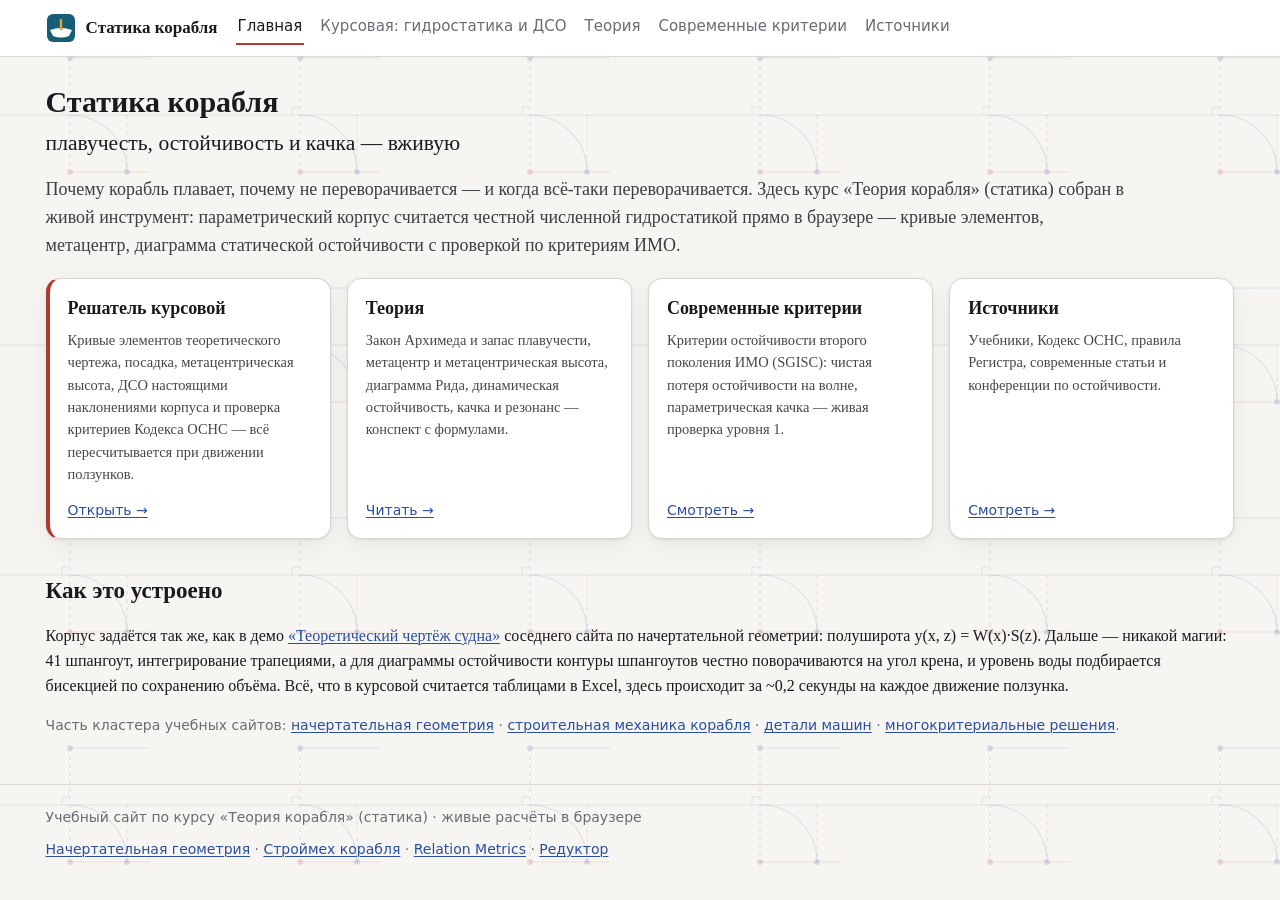
==== site/index.html @ f3c4d302 "shipstat: первый коммит — учебный сайт с живыми расчётами Co-Authored-By: Claude Fable 5 <noreply@an" ====
<!doctype html>
<html lang="ru">
<head>
<meta charset="utf-8">
<meta name="viewport" content="width=device-width, initial-scale=1">
<title>Статика корабля: плавучесть и остойчивость — живые расчёты</title>
<meta name="description" content="Учебный сайт по теории корабля: плавучесть, остойчивость, диаграмма статической остойчивости, качка. Решатель курсовой с честной численной гидростатикой прямо в браузере.">
<link rel="stylesheet" href="assets/style.css">
</head>
<body>
<main class="wrap">
  <h1>Статика корабля<br><span style="font-weight:400;font-size:.72em">плавучесть, остойчивость и качка — вживую</span></h1>
  <p class="lead">Почему корабль плавает, почему не переворачивается — и когда
  всё-таки переворачивается. Здесь курс «Теория корабля» (статика) собран в
  живой инструмент: параметрический корпус считается честной численной
  гидростатикой прямо в браузере — кривые элементов, метацентр, диаграмма
  статической остойчивости с проверкой по критериям ИМО.</p>

  <div class="cards">
    <div class="card demo">
      <h3>Решатель курсовой</h3>
      <p>Кривые элементов теоретического чертежа, посадка, метацентрическая
      высота, ДСО настоящими наклонениями корпуса и проверка критериев
      Кодекса ОСНС — всё пересчитывается при движении ползунков.</p>
      <div class="go"><a href="solver">Открыть →</a></div>
    </div>
    <div class="card">
      <h3>Теория</h3>
      <p>Закон Архимеда и запас плавучести, метацентр и метацентрическая
      высота, диаграмма Рида, динамическая остойчивость, качка и резонанс —
      конспект с формулами.</p>
      <div class="go"><a href="theory">Читать →</a></div>
    </div>
    <div class="card">
      <h3>Современные критерии</h3>
      <p>Критерии остойчивости второго поколения ИМО (SGISC): чистая потеря
      остойчивости на волне, параметрическая качка — живая проверка уровня 1.</p>
      <div class="go"><a href="modern">Смотреть →</a></div>
    </div>
    <div class="card">
      <h3>Источники</h3>
      <p>Учебники, Кодекс ОСНС, правила Регистра, современные статьи и
      конференции по остойчивости.</p>
      <div class="go"><a href="sources">Смотреть →</a></div>
    </div>
  </div>

  <h2>Как это устроено</h2>
  <p>Корпус задаётся так же, как в демо
  <a href="https://shadeswd.duckdns.org/descgeo/demo/hull">«Теоретический чертёж
  судна»</a> соседнего сайта по начертательной геометрии: полуширота
  y(x, z) = W(x)·S(z). Дальше — никакой магии: 41 шпангоут, интегрирование
  трапециями, а для диаграммы остойчивости контуры шпангоутов честно
  поворачиваются на угол крена, и уровень воды подбирается бисекцией по
  сохранению объёма. Всё, что в курсовой считается таблицами в Excel, здесь
  происходит за ~0,2 секунды на каждое движение ползунка.</p>
  <p class="small">Часть кластера учебных сайтов: 
  <a href="https://shadeswd.duckdns.org/descgeo/">начертательная геометрия</a> ·
  <a href="https://shadeswd.duckdns.org/strength/">строительная механика корабля</a> ·
  <a href="https://shadeswd.duckdns.org/reduktor/">детали машин</a> ·
  <a href="https://shadeswd.duckdns.org/relmet/">многокритериальные решения</a>.</p>
</main>
<script src="assets/site.js" data-root="./" data-page="index"></script>
</body>
</html>
---- site/assets/style.css ----
/* Начертательная геометрия — стиль сайта */
:root {
  --bg: #f6f5f1;
  --paper: #ffffff;
  --ink: #1a1a1e;
  --muted: #6b6b74;
  --line: #d8d6cf;
  --accent: #b3382e;      /* красный построений */
  --accent2: #2b4fa0;     /* синий второго тела */
  --green: #1d7a3e;
  --chip: #eceae3;
  --link: #2b4fa0;
  --shadow: 0 1px 3px rgba(20,20,30,.08), 0 8px 24px rgba(20,20,30,.06);
}
* { box-sizing: border-box; }
html { scroll-behavior: smooth; }
body {
  margin: 0; background-color: var(--bg); background-image: url("data:image/svg+xml,%3Csvg xmlns='http://www.w3.org/2000/svg' width='230' height='230' viewBox='0 0 230 230'%3E%3Cg stroke='%231a1a1e' stroke-width='1' opacity='0.10'%3E%3Cline x1='0' y1='115' x2='230' y2='115'/%3E%3C/g%3E%3Cg fill='none' stroke='%232b4fa0' stroke-width='1.2' opacity='0.13'%3E%3Cline x1='70' y1='58' x2='70' y2='172' stroke-dasharray='4 4'/%3E%3Cpath d='M70 115 A 57 57 0 0 1 127 172'/%3E%3Cline x1='70' y1='58' x2='150' y2='58'/%3E%3C/g%3E%3Cg fill='none' stroke='%23b3382e' stroke-width='1.2' opacity='0.13'%3E%3Cline x1='70' y1='172' x2='150' y2='172'/%3E%3Cline x1='127' y1='115' x2='127' y2='172' stroke-dasharray='4 4'/%3E%3C/g%3E%3Cg fill='none' stroke='%231a1a1e' stroke-width='1' opacity='0.10'%3E%3Cpath d='M62 115 L62 107 L70 107'/%3E%3C/g%3E%3Cg opacity='0.16'%3E%3Ccircle cx='70' cy='58' r='3' fill='%232b4fa0'/%3E%3Ccircle cx='70' cy='172' r='3' fill='%23b3382e'/%3E%3Ccircle cx='127' cy='172' r='3' fill='%232b4fa0'/%3E%3C/g%3E%3C/svg%3E"); color: var(--ink);
  font: 16px/1.55 Georgia, 'Times New Roman', serif;
}
a { color: var(--link); text-decoration-thickness: 1px; text-underline-offset: 2px; }
a:hover { color: var(--accent); }
code { font-family: ui-monospace, Consolas, monospace; font-size: .92em; background: var(--chip); padding: 1px 5px; border-radius: 4px; }

.wrap { max-width: min(1600px, 96vw); margin: 0 auto; padding: 0 20px; }

/* шапка */
header.site {
  background: var(--paper); border-bottom: 1px solid var(--line);
  position: sticky; top: 0; z-index: 30;
}
header.site .wrap { display: flex; align-items: center; gap: 18px; min-height: 56px; flex-wrap: wrap; }
.logo { display: flex; align-items: center; gap: 10px; font-weight: 700; text-decoration: none; color: var(--ink); font-size: 17px; }
.logo svg { display: block; }
nav.top { display: flex; gap: 4px 14px; flex-wrap: wrap; font-size: 15px; font-family: system-ui, sans-serif; }
nav.top a { text-decoration: none; color: var(--muted); padding: 4px 2px; border-bottom: 2px solid transparent; }
nav.top a.on, nav.top a:hover { color: var(--ink); border-bottom-color: var(--accent); }
.nav-drop { position: relative; display: inline-block; }
.nav-drop .drop {
  display: none; position: absolute; left: -10px; top: 100%; z-index: 40;
  background: var(--paper); border: 1px solid var(--line); border-radius: 10px;
  box-shadow: var(--shadow); padding: 6px 0; min-width: 210px;
}
.nav-drop:hover .drop, .nav-drop:focus-within .drop { display: block; }
.nav-drop .drop a {
  display: block; padding: 7px 16px; border-bottom: none; white-space: nowrap;
}
.nav-drop .drop a:hover, .nav-drop .drop a.on { background: #eef3ff; color: var(--ink); }

h1 { font-size: 30px; line-height: 1.25; margin: 26px 0 6px; }
h2 { font-size: 23px; margin: 34px 0 8px; }
h3 { font-size: 18px; margin: 22px 0 6px; }
.lead { font-size: 18px; color: #3d3d44; max-width: 60em; }
.small, .muted { color: var(--muted); font-size: 14px; font-family: system-ui, sans-serif; }
.note {
  background: #fbf7ea; border: 1px solid #e7dcb8; border-radius: 10px;
  padding: 10px 14px; margin: 14px 0; font-size: 15px;
}
.tip { background: #eef3ff; border-color: #c9d6f2; }
.warn { background: #fdeeee; border-color: #eec6c2; }

/* карточки */
.cards { display: grid; grid-template-columns: repeat(auto-fill, minmax(250px, 1fr)); gap: 16px; margin: 18px 0; }
.card {
  background: var(--paper); border: 1px solid var(--line); border-radius: 14px;
  padding: 16px 18px; box-shadow: var(--shadow); display: flex; flex-direction: column; gap: 6px;
}
.card h3 { margin: 0; }
.card p { margin: 0; font-size: 14.5px; color: #46464e; }
.card .go { margin-top: auto; padding-top: 8px; font-family: system-ui, sans-serif; font-size: 14px; }
.card.demo { border-left: 4px solid var(--accent); }

/* панель с доской */
.panel {
  background: var(--paper); border: 1px solid var(--line); border-radius: 14px;
  box-shadow: var(--shadow); padding: 14px; margin: 18px 0;
}
.panel .caption { font-size: 14px; color: var(--muted); font-family: system-ui, sans-serif; margin-top: 6px; }
.boards { display: flex; gap: 14px; flex-wrap: wrap; align-items: flex-start; }
.boards > div { flex: 1 1 340px; min-width: 0; }

/* SVG-доска */
svg.geo-board {
  width: 100%; height: auto; display: block;
  background: #fff; border: 1px solid var(--line); border-radius: 10px;
  touch-action: none; user-select: none;
}
/* служебные слои не перехватывают мышь (подписи/размеры/анимация поверх ручек) */
.layer-aux, .layer-link, .layer-labels, .layer-accent, .layer-anim { pointer-events: none; }
.ln { stroke: #16161a; stroke-width: 1.6; fill: none; stroke-linecap: round; stroke-linejoin: round; }
.ln-thin { stroke: #16161a; stroke-width: 1; fill: none; }
.ln-axis { stroke: #101014; stroke-width: 2.8; fill: none; }
.ln-link { stroke: #b9b9c0; stroke-width: .9; fill: none; }
.ln-dash { stroke-dasharray: 6 5; }
.ln-dim { stroke: #16161a; stroke-width: 1; fill: none; marker-start: url(#arrS); marker-end: url(#arrE); }
.red  { stroke: var(--accent); }
.blue { stroke: var(--accent2); }
.green{ stroke: var(--green); }
.gray { stroke: #9a9aa2; }
.fill-soft { fill: rgba(43,79,160,.06); }
.fill-red  { fill: rgba(179,56,46,.08); }
.fill-green{ fill: rgba(29,122,62,.10); }
.pt { fill: #16161a; stroke: none; }
.pt.red { fill: var(--accent); } .pt.blue { fill: var(--accent2); } .pt.green { fill: var(--green); }
.pt.open { fill: #fff; stroke: #16161a; stroke-width: 1.4; }
.lbl { font: italic 14.5px Georgia, serif; fill: #16161a; paint-order: stroke; stroke: #ffffffcc; stroke-width: 3px; }
.lbl.red { fill: var(--accent); } .lbl.blue { fill: var(--accent2); } .lbl.green { fill: var(--green); }
.lbl.gray { fill: #85858d; }
.lbl-axis { font: italic 14px Georgia, serif; fill: #101014; }
.lbl-dim { font: 700 13px system-ui, sans-serif; fill: #101014; }

/* ручки перетаскивания */
.handle { cursor: grab; }
.handle.drag { cursor: grabbing; }
.handle-halo { fill: rgba(43,79,160,.10); stroke: rgba(43,79,160,.35); stroke-width: 1; stroke-dasharray: 2 2; }
.handle-core { fill: var(--accent2); stroke: #fff; stroke-width: 1.4; }
.handle.red .handle-core { fill: var(--accent); }
.handle.red .handle-halo { fill: rgba(179,56,46,.10); stroke: rgba(179,56,46,.4); }
.handle.green .handle-core { fill: var(--green); }
.handle:hover .handle-halo { fill: rgba(43,79,160,.2); }
.handle.red:hover .handle-halo { fill: rgba(179,56,46,.2); }

/* плеер шагов */
.stepper { margin: 10px 0; font-family: system-ui, sans-serif; }
.stepper-bar { display: flex; align-items: center; gap: 8px; flex-wrap: wrap; }
.btn {
  border: 1px solid var(--line); background: var(--paper); border-radius: 8px;
  padding: 6px 12px; font: 14px system-ui, sans-serif; cursor: pointer; color: var(--ink);
}
.btn:hover { border-color: var(--accent2); color: var(--accent2); }
.btn.primary { background: var(--accent2); border-color: var(--accent2); color: #fff; }
.btn.primary:hover { filter: brightness(1.1); color: #fff; }
.st-dots { display: flex; gap: 4px; flex-wrap: wrap; }
.st-dot {
  width: 28px; height: 28px; border-radius: 50%; border: 1px solid var(--line);
  background: var(--paper); font: 12px system-ui, sans-serif; cursor: pointer; color: var(--muted);
}
.st-dot.done { background: var(--chip); }
.st-dot.on { background: var(--accent2); border-color: var(--accent2); color: #fff; }
.st-body { margin-top: 8px; background: #f4f6fb; border: 1px solid #dfe5f2; border-radius: 10px; padding: 10px 14px; }
.st-title { font-weight: 600; font-size: 15px; }
.st-num { color: var(--accent2); }
.st-text { font: 14.5px/1.5 system-ui, sans-serif; color: #3a3a42; margin-top: 3px; }
.st-text a { color: var(--link); }

/* контролы */
.controls { display: flex; gap: 14px 22px; flex-wrap: wrap; align-items: center; margin: 10px 0; font-family: system-ui, sans-serif; font-size: 14px; }
.controls label { display: flex; align-items: center; gap: 8px; }
.controls input[type=range] { width: 150px; accent-color: var(--accent2); }
.badge {
  display: inline-block; border-radius: 999px; padding: 3px 12px; font: 600 13.5px system-ui, sans-serif;
}
.badge.ok { background: #e3f2e7; color: #17632f; border: 1px solid #bcdcc6; }
.badge.bad { background: #fbe7e5; color: #9c2b22; border: 1px solid #eec6c2; }
.readout { font: 600 14px ui-monospace, monospace; background: var(--chip); border-radius: 6px; padding: 2px 8px; }

/* теоретические врезки и ссылки на теорию */
.theory-link {
  display: inline-block; background: #eef3ff; border: 1px solid #c9d6f2; border-radius: 999px;
  padding: 2px 12px; font: 13.5px system-ui, sans-serif; text-decoration: none; margin: 2px 2px;
}
.theory-link::before { content: '§ '; color: var(--accent2); font-weight: 700; }

/* история / галерея */
.timeline { border-left: 3px solid var(--line); margin: 16px 0 16px 8px; padding-left: 22px; }
.timeline .ev { margin: 14px 0; position: relative; }
.timeline .ev::before {
  content: ''; position: absolute; left: -29px; top: 6px; width: 11px; height: 11px;
  border-radius: 50%; background: var(--accent); border: 2px solid var(--bg);
}
.timeline .when { font: 700 14px system-ui, sans-serif; color: var(--accent); }
.gallery { display: grid; grid-template-columns: repeat(auto-fill, minmax(260px, 1fr)); gap: 12px; margin: 14px 0; }
.gallery figure { margin: 0; background: var(--paper); border: 1px solid var(--line); border-radius: 10px; padding: 8px; }
.gallery img { width: 100%; height: auto; border-radius: 6px; display: block; }
.gallery figcaption { font: 13px system-ui, sans-serif; color: var(--muted); padding: 6px 4px 2px; }

/* библиография */
ol.bib { padding-left: 24px; }
ol.bib li { margin: 10px 0; }
ol.bib .bib-url { font: 13px system-ui, sans-serif; }

/* подвал */
footer.site { border-top: 1px solid var(--line); margin-top: 48px; padding: 22px 0 34px; color: var(--muted); font-size: 14px; font-family: system-ui, sans-serif; }
footer.site .wrap { display: flex; flex-wrap: wrap; gap: 10px 30px; justify-content: space-between; }

@media (max-width: 720px) {
  h1 { font-size: 24px; }
  .boards > div { flex-basis: 100%; }
}
.dim { opacity: .32; }
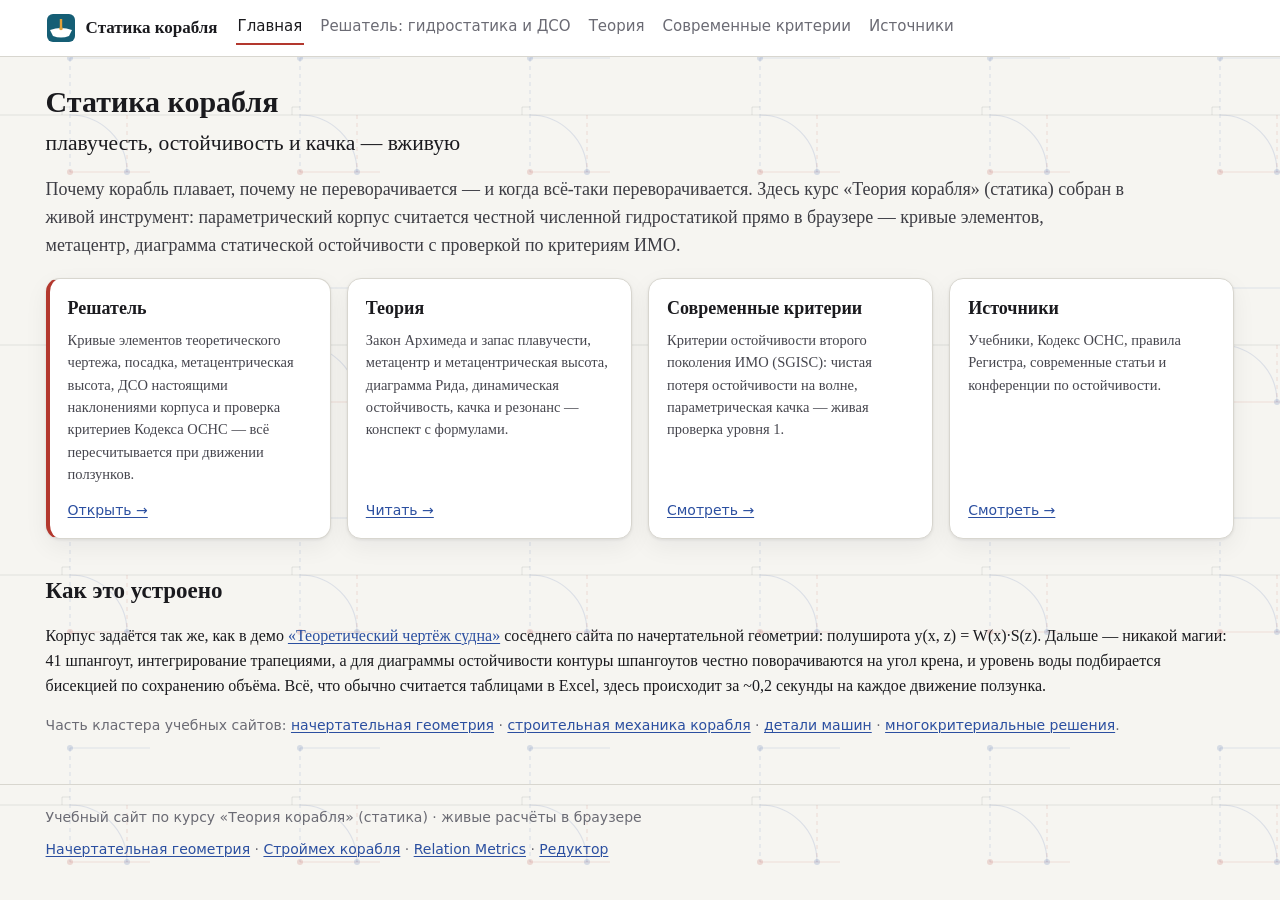
==== commit dcf3e9f7: "Решатель: шаги с подстановками, схемы во всех главах, без слова «курсовая» - «Решение по шагам»: пла" ====
--- a/site/index.html
+++ b/site/index.html
@@ -4,7 +4,7 @@
 <meta charset="utf-8">
 <meta name="viewport" content="width=device-width, initial-scale=1">
 <title>Статика корабля: плавучесть и остойчивость — живые расчёты</title>
-<meta name="description" content="Учебный сайт по теории корабля: плавучесть, остойчивость, диаграмма статической остойчивости, качка. Решатель курсовой с честной численной гидростатикой прямо в браузере.">
+<meta name="description" content="Учебный сайт по теории корабля: плавучесть, остойчивость, диаграмма статической остойчивости, качка. Решатель с честной численной гидростатикой прямо в браузере.">
 <link rel="stylesheet" href="assets/style.css">
 </head>
 <body>
@@ -18,7 +18,7 @@
 
   <div class="cards">
     <div class="card demo">
-      <h3>Решатель курсовой</h3>
+      <h3>Решатель</h3>
       <p>Кривые элементов теоретического чертежа, посадка, метацентрическая
       высота, ДСО настоящими наклонениями корпуса и проверка критериев
       Кодекса ОСНС — всё пересчитывается при движении ползунков.</p>
@@ -52,7 +52,7 @@
   y(x, z) = W(x)·S(z). Дальше — никакой магии: 41 шпангоут, интегрирование
   трапециями, а для диаграммы остойчивости контуры шпангоутов честно
   поворачиваются на угол крена, и уровень воды подбирается бисекцией по
-  сохранению объёма. Всё, что в курсовой считается таблицами в Excel, здесь
+  сохранению объёма. Всё, что обычно считается таблицами в Excel, здесь
   происходит за ~0,2 секунды на каждое движение ползунка.</p>
   <p class="small">Часть кластера учебных сайтов: 
   <a href="https://shadeswd.duckdns.org/descgeo/">начертательная геометрия</a> ·
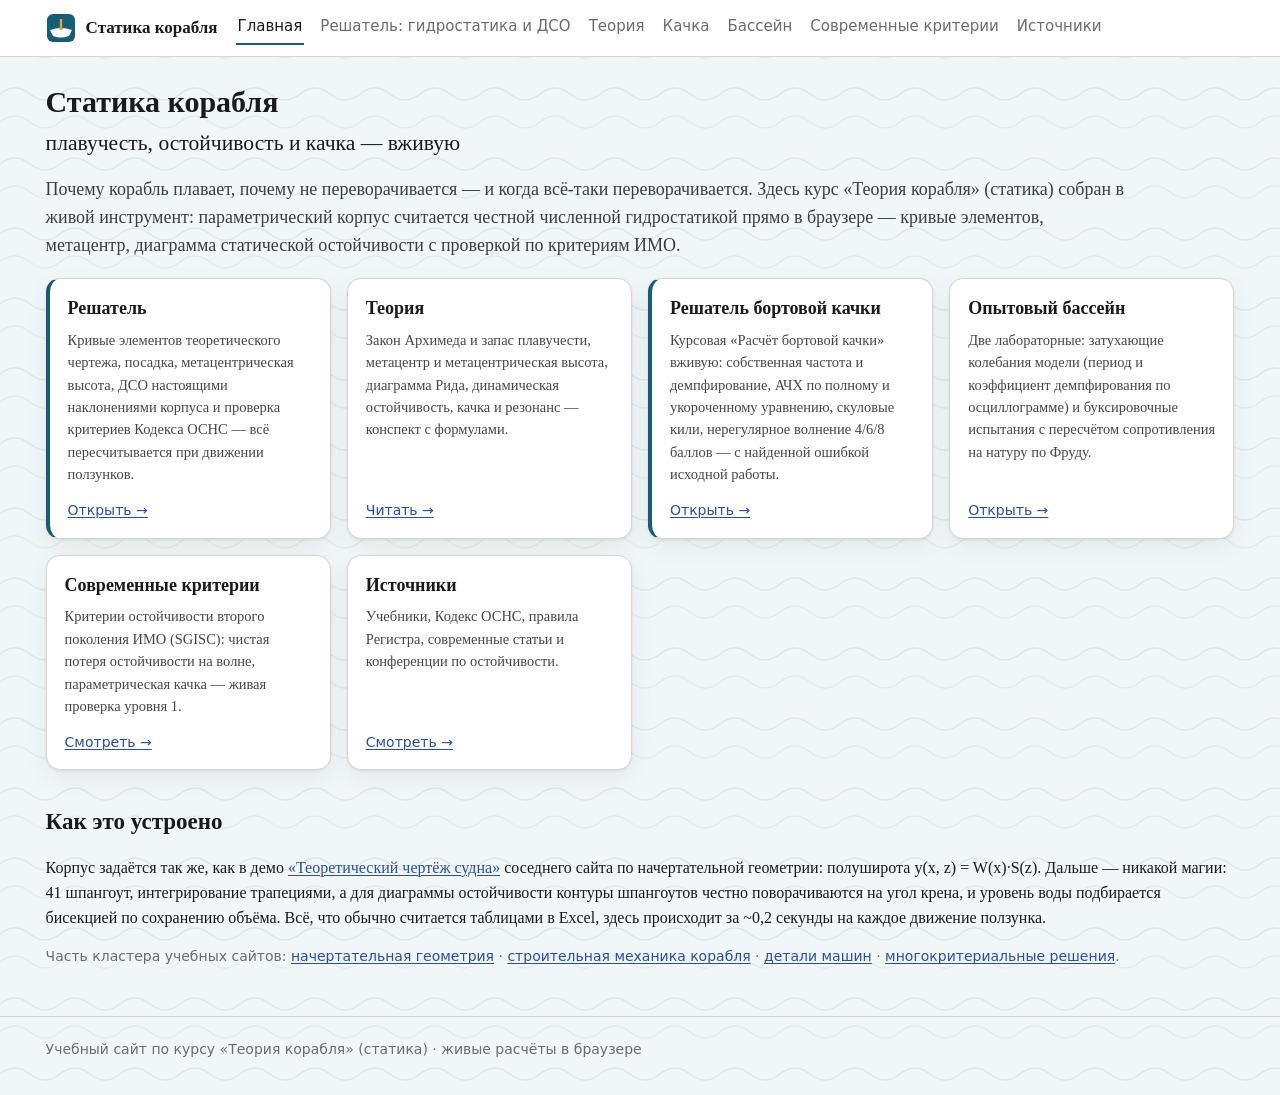
==== commit 21ad9614: "Качка и опытовый бассейн + морская тема оформления roll: курсовая «Расчёт бортовой качки» как живой " ====
--- a/site/index.html
+++ b/site/index.html
@@ -31,6 +31,21 @@
       конспект с формулами.</p>
       <div class="go"><a href="theory">Читать →</a></div>
     </div>
+    <div class="card demo">
+      <h3>Решатель бортовой качки</h3>
+      <p>Курсовая «Расчёт бортовой качки» вживую: собственная частота и
+      демпфирование, АЧХ по полному и укороченному уравнению, скуловые кили,
+      нерегулярное волнение 4/6/8 баллов — с найденной ошибкой исходной
+      работы.</p>
+      <div class="go"><a href="roll">Открыть →</a></div>
+    </div>
+    <div class="card">
+      <h3>Опытовый бассейн</h3>
+      <p>Две лабораторные: затухающие колебания модели (период и коэффициент
+      демпфирования по осциллограмме) и буксировочные испытания с пересчётом
+      сопротивления на натуру по Фруду.</p>
+      <div class="go"><a href="basin">Открыть →</a></div>
+    </div>
     <div class="card">
       <h3>Современные критерии</h3>
       <p>Критерии остойчивости второго поколения ИМО (SGISC): чистая потеря
--- a/site/assets/style.css
+++ b/site/assets/style.css
@@ -1,11 +1,11 @@
 /* Начертательная геометрия — стиль сайта */
 :root {
-  --bg: #f6f5f1;
+  --bg: #f1f6f8;
   --paper: #ffffff;
   --ink: #1a1a1e;
   --muted: #6b6b74;
   --line: #d8d6cf;
-  --accent: #b3382e;      /* красный построений */
+  --accent: #155e75;
   --accent2: #2b4fa0;     /* синий второго тела */
   --green: #1d7a3e;
   --chip: #eceae3;
@@ -15,7 +15,7 @@
 * { box-sizing: border-box; }
 html { scroll-behavior: smooth; }
 body {
-  margin: 0; background-color: var(--bg); background-image: url("data:image/svg+xml,%3Csvg xmlns='http://www.w3.org/2000/svg' width='230' height='230' viewBox='0 0 230 230'%3E%3Cg stroke='%231a1a1e' stroke-width='1' opacity='0.10'%3E%3Cline x1='0' y1='115' x2='230' y2='115'/%3E%3C/g%3E%3Cg fill='none' stroke='%232b4fa0' stroke-width='1.2' opacity='0.13'%3E%3Cline x1='70' y1='58' x2='70' y2='172' stroke-dasharray='4 4'/%3E%3Cpath d='M70 115 A 57 57 0 0 1 127 172'/%3E%3Cline x1='70' y1='58' x2='150' y2='58'/%3E%3C/g%3E%3Cg fill='none' stroke='%23b3382e' stroke-width='1.2' opacity='0.13'%3E%3Cline x1='70' y1='172' x2='150' y2='172'/%3E%3Cline x1='127' y1='115' x2='127' y2='172' stroke-dasharray='4 4'/%3E%3C/g%3E%3Cg fill='none' stroke='%231a1a1e' stroke-width='1' opacity='0.10'%3E%3Cpath d='M62 115 L62 107 L70 107'/%3E%3C/g%3E%3Cg opacity='0.16'%3E%3Ccircle cx='70' cy='58' r='3' fill='%232b4fa0'/%3E%3Ccircle cx='70' cy='172' r='3' fill='%23b3382e'/%3E%3Ccircle cx='127' cy='172' r='3' fill='%232b4fa0'/%3E%3C/g%3E%3C/svg%3E"); color: var(--ink);
+  margin: 0; background-color: var(--bg); background-image: url("data:image/svg+xml,%3Csvg xmlns='http://www.w3.org/2000/svg' width='120' height='70' viewBox='0 0 120 70'%3E%3Cg fill='none' stroke='%23155e75' stroke-width='1.3' opacity='0.10'%3E%3Cpath d='M0 24 Q 15 12 30 24 T 60 24 T 90 24 T 120 24'/%3E%3Cpath d='M0 52 Q 15 40 30 52 T 60 52 T 90 52 T 120 52' opacity='0.7'/%3E%3C/g%3E%3C/svg%3E"); color: var(--ink);
   font: 16px/1.55 Georgia, 'Times New Roman', serif;
 }
 a { color: var(--link); text-decoration-thickness: 1px; text-underline-offset: 2px; }
@@ -188,3 +188,8 @@
   .boards > div { flex-basis: 100%; }
 }
 .dim { opacity: .32; }
+
+/* карточки-ссылки (оглавления) — без подчёркивания */
+a.card { text-decoration: none; color: inherit; }
+a.card:hover { border-color: var(--accent, #155e75); }
+a.card h3 { text-decoration: none; }
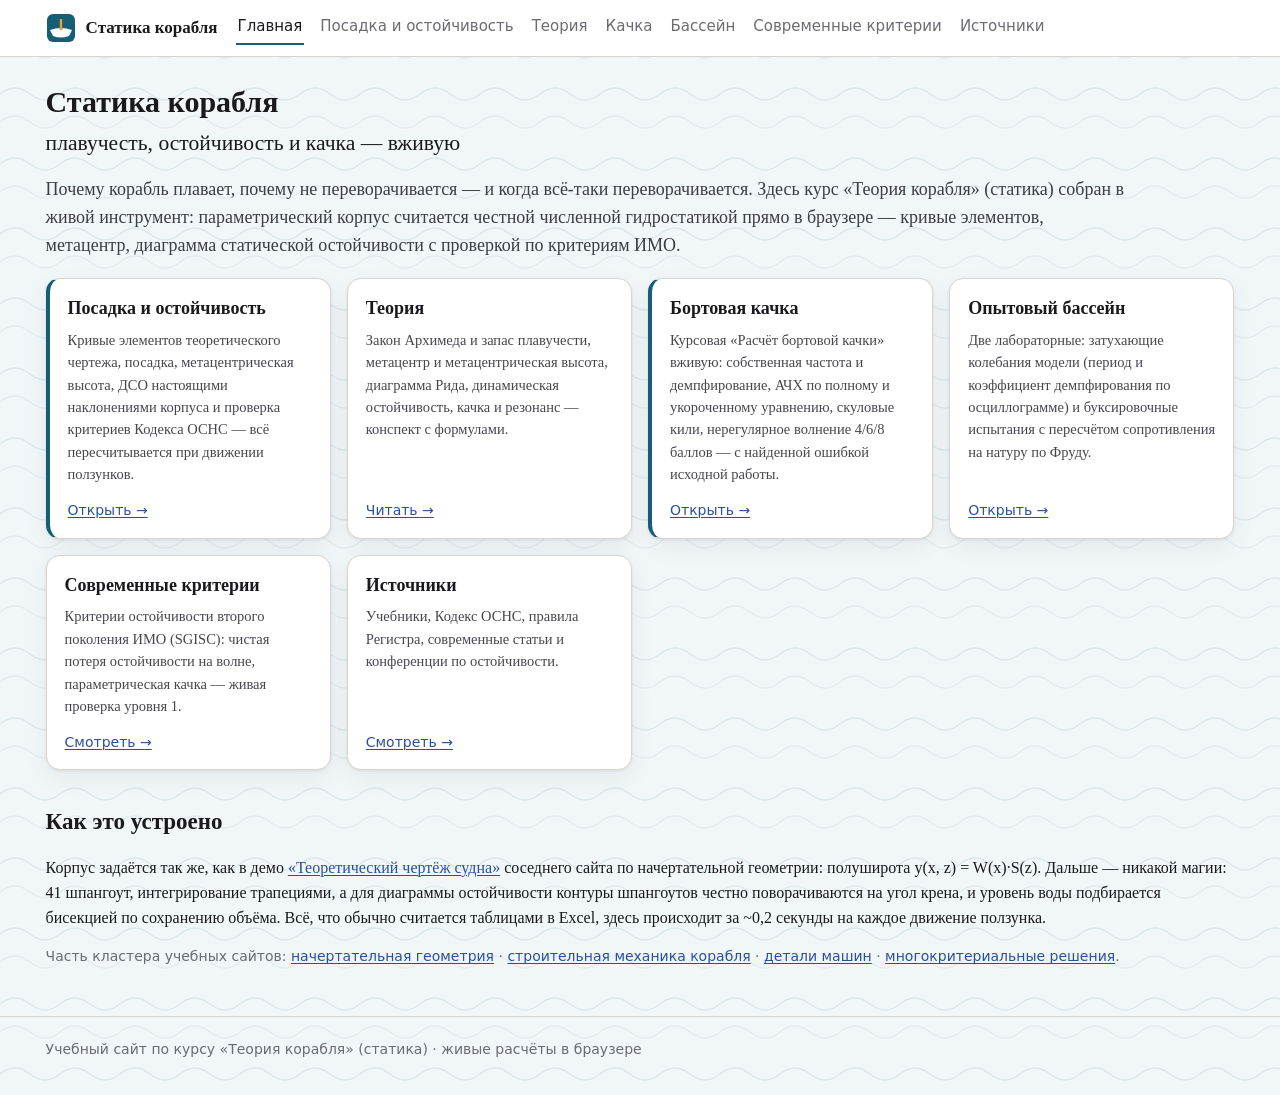
==== commit cc4a5c3d: "Задачи названы по темам: без слова «решатель» Co-Authored-By: Claude Fable 5 <noreply@anthropic.com>" ====
--- a/site/index.html
+++ b/site/index.html
@@ -4,7 +4,7 @@
 <meta charset="utf-8">
 <meta name="viewport" content="width=device-width, initial-scale=1">
 <title>Статика корабля: плавучесть и остойчивость — живые расчёты</title>
-<meta name="description" content="Учебный сайт по теории корабля: плавучесть, остойчивость, диаграмма статической остойчивости, качка. Решатель с честной численной гидростатикой прямо в браузере.">
+<meta name="description" content="Учебный сайт по теории корабля: плавучесть, остойчивость, диаграмма статической остойчивости, качка. Расчёт с честной численной гидростатикой прямо в браузере.">
 <link rel="stylesheet" href="assets/style.css">
 </head>
 <body>
@@ -18,7 +18,7 @@
 
   <div class="cards">
     <div class="card demo">
-      <h3>Решатель</h3>
+      <h3>Посадка и остойчивость</h3>
       <p>Кривые элементов теоретического чертежа, посадка, метацентрическая
       высота, ДСО настоящими наклонениями корпуса и проверка критериев
       Кодекса ОСНС — всё пересчитывается при движении ползунков.</p>
@@ -32,7 +32,7 @@
       <div class="go"><a href="theory">Читать →</a></div>
     </div>
     <div class="card demo">
-      <h3>Решатель бортовой качки</h3>
+      <h3>Бортовая качка</h3>
       <p>Курсовая «Расчёт бортовой качки» вживую: собственная частота и
       демпфирование, АЧХ по полному и укороченному уравнению, скуловые кили,
       нерегулярное волнение 4/6/8 баллов — с найденной ошибкой исходной
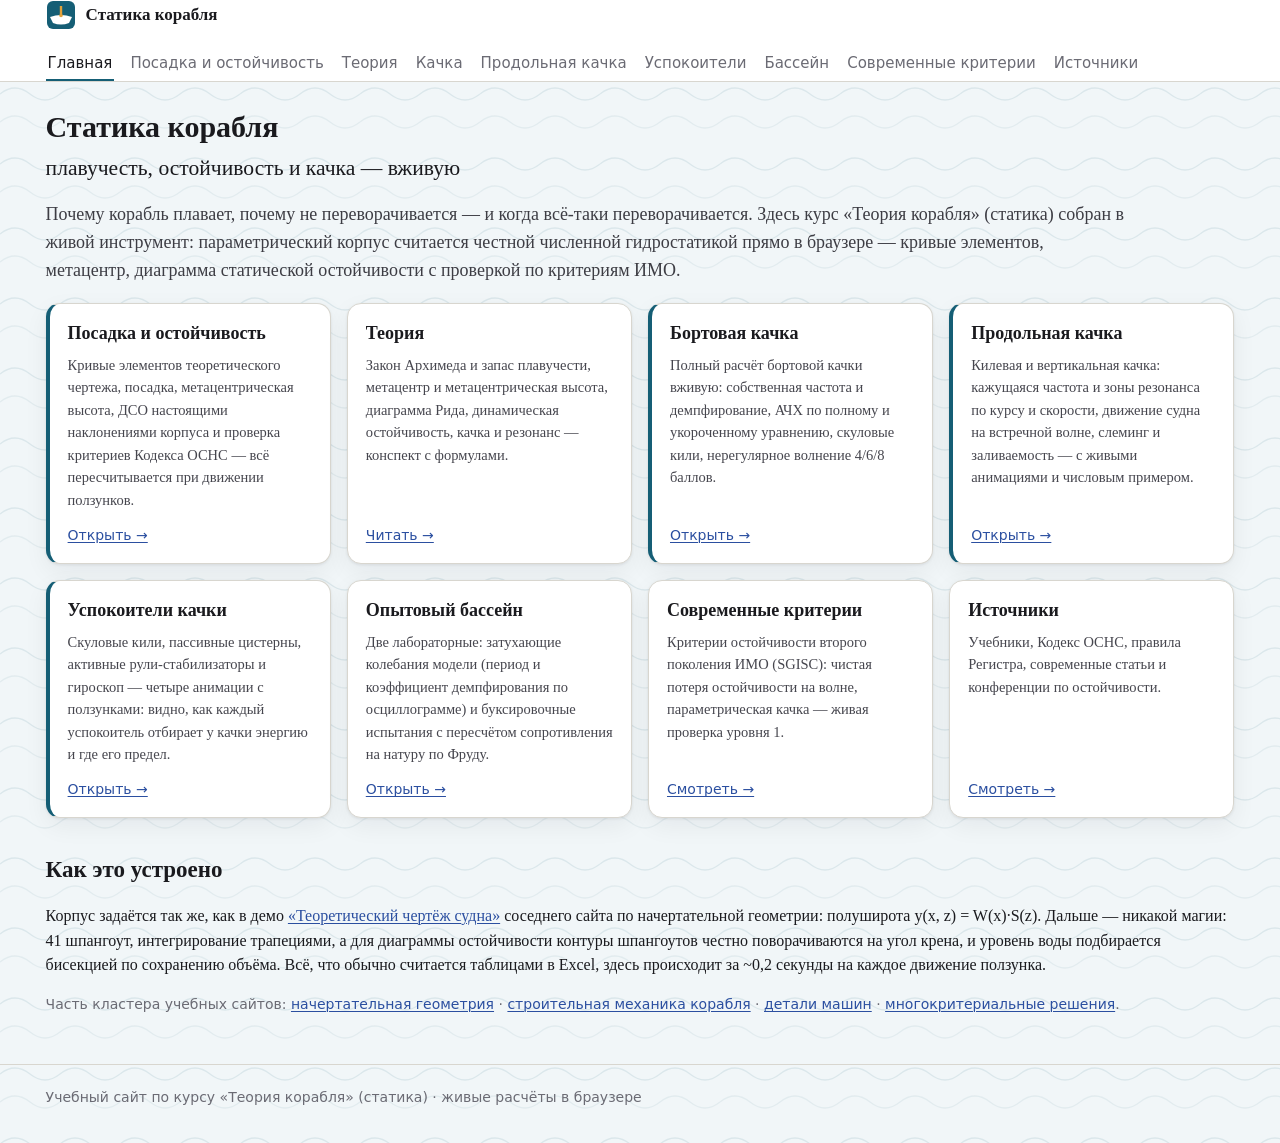
==== commit 53b2a3c6: "статика: успокоители качки и продольная качка с анимациями; главы теории углублены по учебникам (пла" ====
--- a/site/index.html
+++ b/site/index.html
@@ -33,11 +33,24 @@
     </div>
     <div class="card demo">
       <h3>Бортовая качка</h3>
-      <p>Курсовая «Расчёт бортовой качки» вживую: собственная частота и
+      <p>Полный расчёт бортовой качки вживую: собственная частота и
       демпфирование, АЧХ по полному и укороченному уравнению, скуловые кили,
-      нерегулярное волнение 4/6/8 баллов — с найденной ошибкой исходной
-      работы.</p>
+      нерегулярное волнение 4/6/8 баллов.</p>
       <div class="go"><a href="roll">Открыть →</a></div>
+    </div>
+    <div class="card demo">
+      <h3>Продольная качка</h3>
+      <p>Килевая и вертикальная качка: кажущаяся частота и зоны резонанса по
+      курсу и скорости, движение судна на встречной волне, слеминг и
+      заливаемость — с живыми анимациями и числовым примером.</p>
+      <div class="go"><a href="pitching">Открыть →</a></div>
+    </div>
+    <div class="card demo">
+      <h3>Успокоители качки</h3>
+      <p>Скуловые кили, пассивные цистерны, активные рули-стабилизаторы и
+      гироскоп — четыре анимации с ползунками: видно, как каждый успокоитель
+      отбирает у качки энергию и где его предел.</p>
+      <div class="go"><a href="stabilizers">Открыть →</a></div>
     </div>
     <div class="card">
       <h3>Опытовый бассейн</h3>
--- a/site/assets/style.css
+++ b/site/assets/style.css
@@ -58,6 +58,11 @@
 }
 .tip { background: #eef3ff; border-color: #c9d6f2; }
 .warn { background: #fdeeee; border-color: #eec6c2; }
+
+/* выключные формулы KaTeX: на узком экране прокручиваются внутри себя,
+   а не распирают страницу */
+.katex-display { overflow-x: auto; overflow-y: hidden; padding: 2px 0; }
+.katex-display > .katex { white-space: nowrap; }
 
 /* карточки */
 .cards { display: grid; grid-template-columns: repeat(auto-fill, minmax(250px, 1fr)); gap: 16px; margin: 18px 0; }
@@ -186,6 +191,10 @@
 @media (max-width: 720px) {
   h1 { font-size: 24px; }
   .boards > div { flex-basis: 100%; }
+  /* меню из девяти пунктов на телефоне занимает пять строк — не липнем к
+     верху, иначе съедаем пятую часть экрана */
+  header.site { position: static; }
+  nav.top { font-size: 14px; gap: 2px 12px; }
 }
 .dim { opacity: .32; }
 
@@ -193,3 +202,18 @@
 a.card { text-decoration: none; color: inherit; }
 a.card:hover { border-color: var(--accent, #155e75); }
 a.card h3 { text-decoration: none; }
+
+/* кнопки-ссылки (передача данных между разделами) */
+a.btn { text-decoration: none; display: inline-block; }
+a.btn.primary:hover { color: #fff; }
+
+/* живая сводка результатов расчёта качки */
+.live-sum { display: flex; flex-wrap: wrap; gap: 10px; margin-top: 12px; }
+.live-sum .cell {
+  background: #fff; border: 1px solid var(--line); border-radius: 10px;
+  padding: 7px 12px; min-width: 120px; font-family: system-ui, sans-serif;
+  transition: background .5s, border-color .5s;
+}
+.live-sum .cell .k { font-size: 12px; color: var(--muted); display: block; }
+.live-sum .cell .v { font-size: 17px; font-weight: 700; color: var(--ink); }
+.live-sum .cell.upd { background: #fdf3d7; border-color: #e7dcb8; transition: none; }
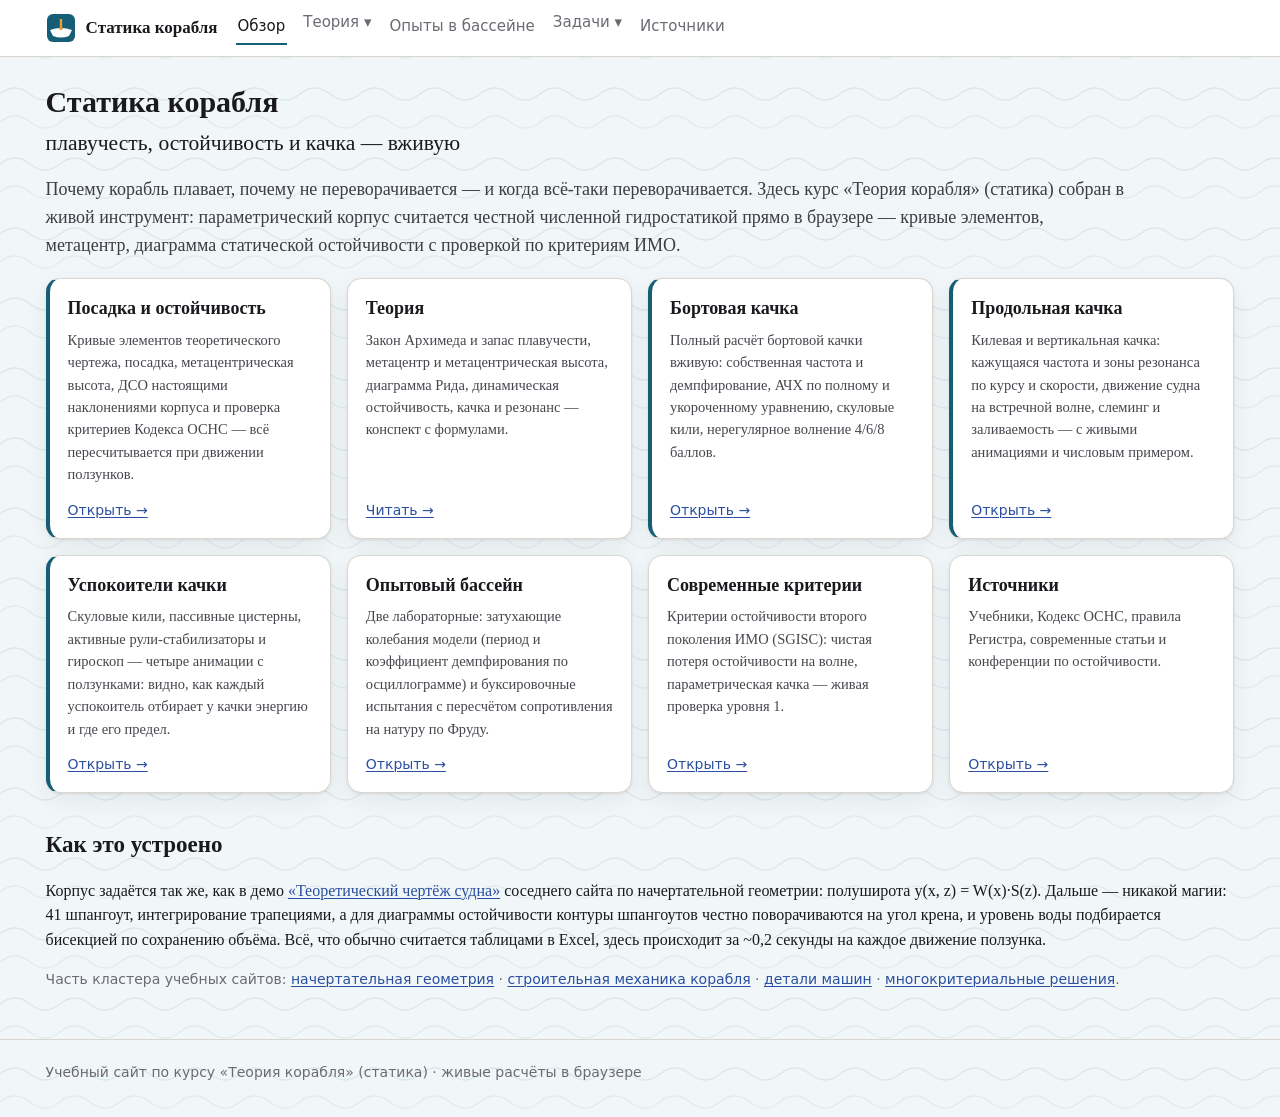
==== commit 58717cde: "шапка: кнопки сгруппированы в «Теория / Опыты / Задачи» с выпадающими списками; скрипт каркаса перен" ====
--- a/site/index.html
+++ b/site/index.html
@@ -8,6 +8,7 @@
 <link rel="stylesheet" href="assets/style.css">
 </head>
 <body>
+<script src="assets/site.js" data-root="./" data-page="index"></script>
 <main class="wrap">
   <h1>Статика корабля<br><span style="font-weight:400;font-size:.72em">плавучесть, остойчивость и качка — вживую</span></h1>
   <p class="lead">Почему корабль плавает, почему не переворачивается — и когда
@@ -63,13 +64,13 @@
       <h3>Современные критерии</h3>
       <p>Критерии остойчивости второго поколения ИМО (SGISC): чистая потеря
       остойчивости на волне, параметрическая качка — живая проверка уровня 1.</p>
-      <div class="go"><a href="modern">Смотреть →</a></div>
+      <div class="go"><a href="modern">Открыть →</a></div>
     </div>
     <div class="card">
       <h3>Источники</h3>
       <p>Учебники, Кодекс ОСНС, правила Регистра, современные статьи и
       конференции по остойчивости.</p>
-      <div class="go"><a href="sources">Смотреть →</a></div>
+      <div class="go"><a href="sources">Открыть →</a></div>
     </div>
   </div>
 
@@ -88,6 +89,5 @@
   <a href="https://shadeswd.duckdns.org/reduktor/">детали машин</a> ·
   <a href="https://shadeswd.duckdns.org/relmet/">многокритериальные решения</a>.</p>
 </main>
-<script src="assets/site.js" data-root="./" data-page="index"></script>
 </body>
 </html>
--- a/site/assets/style.css
+++ b/site/assets/style.css
@@ -217,3 +217,13 @@
 .live-sum .cell .k { font-size: 12px; color: var(--muted); display: block; }
 .live-sum .cell .v { font-size: 17px; font-weight: 700; color: var(--ink); }
 .live-sum .cell.upd { background: #fdf3d7; border-color: #e7dcb8; transition: none; }
+
+/* мобильная защита от горизонтального переполнения */
+main table { display: block; max-width: 100%; overflow-x: auto; }
+.katex-display { overflow-x: auto; overflow-y: hidden; padding: 2px 0 6px; }
+.katex-mathml { position: absolute; clip: rect(1px,1px,1px,1px); width: 1px; height: 1px; overflow: hidden; }
+svg.geo-board { max-width: 100%; height: auto; }
+.controls label { max-width: 100%; flex-wrap: wrap; }
+.controls select, .controls input[type=number] { max-width: 100%; }
+main .readout, main .caption, main .small { overflow-wrap: anywhere; }
+main .note div, main .note span, main .steps div, main .out div { overflow-wrap: anywhere; }
